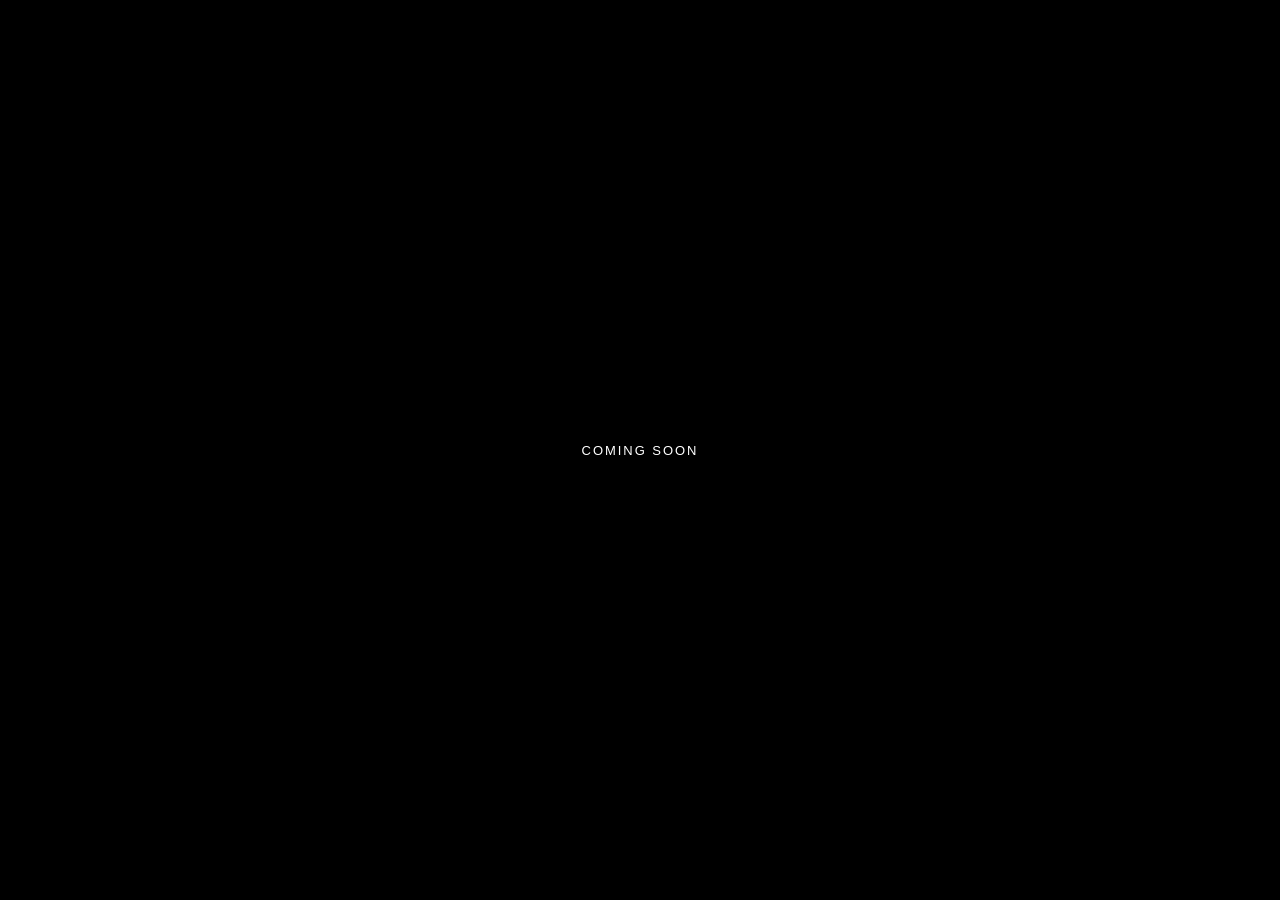
==== index.html @ caf7b1a6 "init, placeholder index" ====
<!DOCTYPE html>
<html lang="en">
<head>
  <meta charset="UTF-8">
  <meta name="viewport" content="width=device-width, initial-scale=1.0">
  <meta name="description" content="Independent and genre-bending music label releasing world fusion, dub, trip hop, afrohouse, amapiano, 
  drum and bass, jungle and breakbeat">
  <meta name="keywords" content="jinx, vadoro, ingen annan, noxi, starwyrm, world fusion, dub, trip hop, afrohouse, amapiano, drum and bass, 
  jungle, breakbeat, independent music, sweden, new releases, real life music">
  <title>Real Life Music Sweden</title>
  <style>
    *, *::before, *::after { box-sizing: border-box; margin: 0; padding: 0; }
    html, body { height: 100%; background: #000; }
    body { display: flex; align-items: center; justify-content: center; }
    p { color: #fff; font-family: sans-serif; font-size: 13px; letter-spacing: 0.15em; text-transform: uppercase; }
  </style>
</head>
<body>
  <p>Coming soon</p>
</body>
</html>
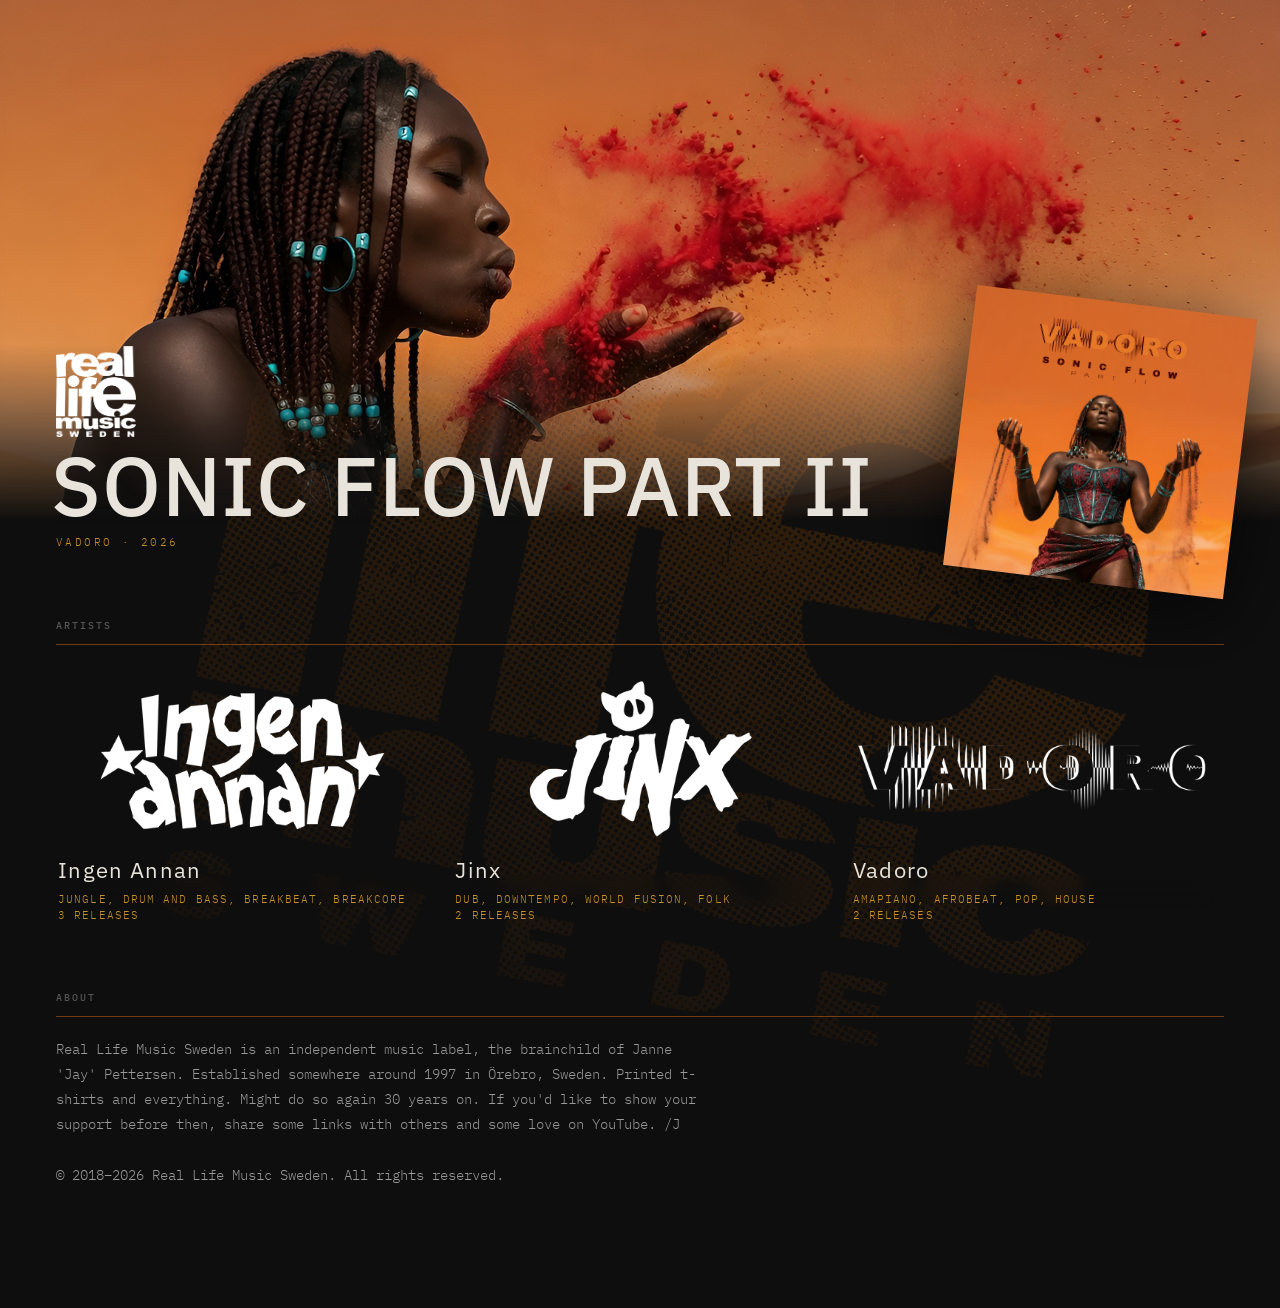
==== commit b85b7c76: "First online push" ====
--- a/index.html
+++ b/index.html
@@ -1,21 +1,1151 @@
 <!DOCTYPE html>
 <html lang="en">
 <head>
-  <meta charset="UTF-8">
-  <meta name="viewport" content="width=device-width, initial-scale=1.0">
-  <meta name="description" content="Independent and genre-bending music label releasing world fusion, dub, trip hop, afrohouse, amapiano, 
-  drum and bass, jungle and breakbeat">
-  <meta name="keywords" content="jinx, vadoro, ingen annan, noxi, starwyrm, world fusion, dub, trip hop, afrohouse, amapiano, drum and bass, 
-  jungle, breakbeat, independent music, sweden, new releases, real life music">
-  <title>Real Life Music Sweden</title>
-  <style>
-    *, *::before, *::after { box-sizing: border-box; margin: 0; padding: 0; }
-    html, body { height: 100%; background: #000; }
-    body { display: flex; align-items: center; justify-content: center; }
-    p { color: #fff; font-family: sans-serif; font-size: 13px; letter-spacing: 0.15em; text-transform: uppercase; }
-  </style>
+<meta charset="UTF-8">
+<meta name="viewport" content="width=device-width, initial-scale=1.0">
+<!-- file URLs resolve from here; /site/ locally, root when published. Must precede <style>. -->
+<base id="base">
+<script>document.getElementById('base').href = location.pathname === '/site' || location.pathname.startsWith('/site/') ? '/site/' : '/';</script>
+<title>Real Life Music</title>
+<link rel="preconnect" href="https://fonts.googleapis.com">
+<link rel="preconnect" href="https://fonts.gstatic.com" crossorigin>
+<link href="https://fonts.googleapis.com/css2?family=IBM+Plex+Mono:ital,wght@0,400;0,600;1,400;1,600&family=IBM+Plex+Sans:wdth,wght@75,100..700&display=swap" rel="stylesheet">
+<style>
+*, *::before, *::after { box-sizing: border-box; margin: 0; padding: 0; }
+
+:root {
+  --bg:        #0e0e0e;
+  --surface:   #1a1a1a;
+  --border:    rgba(208,104,29,0.5);
+  --dborder:    rgba(208,104,29,0.2);
+  --tborder:    rgba(0,0,0,0);
+  --gold:      #c8922a;
+  --gold-dim:  #6b4e16;
+  --text:      #e8e4dc;
+  --text2:     #999;
+  --text3:     #555;
+  --font-disp: 'IBM Plex Sans', sans-serif;
+  --font-body: 'IBM Plex Mono', sans-serif;
+}
+
+html, body {
+  background: var(--bg);
+  color: var(--text);
+  font-family: var(--font-body);
+  font-size: 14px;
+  line-height: 1.6;
+  min-height: 100vh;
+}
+
+body {
+  background-image: url(gfx/rlmgbg.png);
+  background-repeat: no-repeat;
+  background-position: top 0 right 25%;
+  background-attachment: fixed;
+}
+
+/* ── hero ── */
+.hero {
+  position: relative;
+  height: 58vh;
+  min-height: 400px;
+  overflow: visible;
+  cursor: pointer;
+  max-width: 1280px;
+  margin: 0 auto;
+}
+/* background-image is set by renderHero() */
+.hero-bg {
+  position: absolute;
+  width: 100%;
+  height: 100%;
+  background-size: cover;
+  background-position: center;
+  -webkit-mask-image: linear-gradient(to bottom, black 66%, transparent 100%);
+  mask-image: linear-gradient(to bottom, black 66%, transparent 100%);
+}
+
+/* inner layout: text left, cover right, max 1280px centered */
+.hero-inner {
+  position: absolute;
+  inset: 0;
+  max-width: 1280px;
+  margin: 0 auto;
+  padding: 0 56px;
+  display: flex;
+  align-items: flex-end;
+  justify-content: space-between;
+  gap: 48px;
+}
+
+.hero-left {
+  display: flex;
+  flex-direction: column;
+  align-items: flex-start;
+  justify-content: flex-end;
+  gap: 16px;
+  flex: 1;
+  min-width: 0;
+  top: 30px;
+  position: relative;
+}
+
+.hero-logo {
+  max-width: 80px;
+  object-fit: scale-down;
+}
+
+/* text block — remove padding-bottom, now on the wrapper */
+.hero-text {
+  padding-bottom: 0;
+  flex: none;
+  min-width: 0;
+}
+.hero-title {
+  font-family: var(--font-disp);
+  font-size: clamp(52px, 6.5vw, 96px);
+  font-weight: 500;
+  letter-spacing: 0.01em;
+  line-height: 0.9;
+  color: var(--text);
+  text-transform: uppercase;
+  margin:-5px 0 0 -5px;
+}
+.hero-sub {
+  font-size: 11px;
+  font-weight: 300;
+  letter-spacing: 0.22em;
+  text-transform: uppercase;
+  color: var(--gold);
+  margin-top: 12px;
+}
+/* cover — tilted, bleeds below hero */
+.hero-cover-wrap {
+  flex-shrink: 0;
+  width: clamp(250px, 22vw, 500px);
+  /* push it so bottom edge sits ~60px below hero bottom */
+  margin-bottom: -60px;
+  transform: rotate(7deg);
+  transform-origin: bottom center;
+  filter: drop-shadow(0 16px 40px rgba(0,0,0,0.7));
+  z-index: 2;
+  position: relative;
+}
+.hero-cover {
+  width: 100%;
+  aspect-ratio: 1;
+  object-fit: cover;
+  display: block;
+}
+.hero-cover-placeholder {
+  width: 100%;
+  aspect-ratio: 1;
+  background: var(--border);
+}
+.hero-empty {
+  display: flex;
+  align-items: center;
+  justify-content: center;
+  height: 100%;
+  color: var(--text3);
+  font-size: 12px;
+  letter-spacing: 0.1em;
+  text-transform: uppercase;
+}
+
+/* ── main content ── */
+.main {
+  max-width: 1280px;
+  margin: 0 auto;
+  padding: 96px 56px 120px;
+}
+
+/* ── section labels ── */
+.section-label {
+  font-size: 10px;
+  font-weight: 500;
+  letter-spacing: 0.2em;
+  text-transform: uppercase;
+  color: var(--text3);
+  margin-bottom: 20px;
+  padding-bottom: 10px;
+  border-bottom: 1px solid var(--border);
+}
+
+/* ── artist cards ── */
+.artists-grid {
+  display: grid;
+  grid-template-columns: repeat(3, 1fr);
+  gap: 24px;
+  margin-bottom: 64px;
+}
+.artist-card {
+  border: 2px solid var(--tborder);
+  /* background: var(--surface); */
+  cursor: pointer;
+}
+
+.artist-card-logo {
+  width: 100%;
+  aspect-ratio: auto;
+  object-fit:scale-down;
+  display: block;
+  transition: transform 0.3s ease-in-out;
+  transform-origin: center center; /* Zooms evenly from the center */
+}
+.artist-card:hover .artist-card-logo { transform: scale(1.1); }
+.artist-card-logo-placeholder {
+  width: 100%;
+  aspect-ratio: auto;
+  display: flex;
+  align-items: center;
+  justify-content: center;
+}
+.artist-card-body {
+  position:relative;
+  z-index: 0;
+}
+.artist-card-body::before {
+  background-color: var(--tborder);
+  content: "";
+  position: absolute;
+  /* Shrinks the background 10px inward from all sides */
+  inset: 22px 8px 17px 0px; 
+  backdrop-filter: blur(8px); /* Optional: extra soft misting behind */
+  border-radius: 8px;
+  box-shadow: 0 0 15px 12px var(--tborder);
+  z-index: -1;
+  transition: background-color 0.4s ease-in-out, box-shadow 0.4s ease-in-out;
+}
+.artist-card:hover .artist-card-body::before {
+  background-color: var(--dborder); /* Box fill color or glass effect */
+  backdrop-filter: blur(8px); /* Optional: extra soft misting behind */
+  box-shadow: 0 0 15px 12px var(--dborder);
+}
+
+.artist-card-name {
+  font-family: var(--font-disp);
+  font-size: 22px;
+  letter-spacing: 0.06em;
+  color: var(--text);
+  margin-bottom: 4px;
+}
+.artist-card-genres, .artist-card-rel_no {
+  font-size: 11px;
+  font-weight: 300;
+  letter-spacing: 0.1em;
+  text-transform: uppercase;
+  color: var(--gold);
+  line-height: 1.5;
+}
+
+/* ── about ── */
+.about {
+  max-width: 640px;
+}
+.about-text {
+  font-size: 14px;
+  font-weight: 300;
+  line-height: 1.8;
+  color: var(--text2);
+  white-space: pre-line;
+}
+
+/* ── float pair ── */
+.float-pair {
+  position: fixed;
+  left: max(-56px, calc((100vw - 1280px) / 2 + -56px));
+  top: 24px;
+  display: flex;
+  flex-direction: column;
+  gap: 6px;
+  z-index: 100;
+}
+.float-btn {
+  width: 36px;
+  height: 36px;
+  background: var(--surface);
+  border: 1px solid var(--border);
+  color: var(--text2);
+  display: flex;
+  align-items: center;
+  justify-content: center;
+  font-size: 16px;
+  cursor: pointer;
+  transition: border-color 0.15s, color 0.15s;
+}
+.float-btn:hover { border-color: var(--gold-dim); color: var(--gold); }
+.float-btn-back { color: var(--gold); border-color: var(--gold-dim); }
+.float-btn-back:hover { color: var(--text); border-color: var(--border); }
+
+/* ── nav overlay — dropdown from float pair ── */
+.nav-overlay {
+  position: fixed;
+  left: max(-56px, calc((100vw - 1280px) / 2 + -56px));
+  top: 102px; /* below the two buttons: 24px top + 36+6+36px buttons + gap */
+  background: var(--surface);
+  border: 1px solid var(--border);
+  z-index: 200;
+  display: none;
+  flex-direction: column;
+  min-width: 160px;
+}
+.nav-overlay.open { display: flex; }
+.nav-overlay-item {
+  font-family: var(--font-disp);
+  font-size: 20px;
+  letter-spacing: 0.08em;
+  color: var(--text2);
+  cursor: pointer;
+  transition: color 0.15s, background 0.15s;
+  text-transform: uppercase;
+  padding: 10px 18px;
+  border-bottom: 1px solid var(--border);
+}
+.nav-overlay-item:last-child { border-bottom: none; }
+.nav-overlay-item:hover { color: var(--gold); background: var(--bg); }
+
+/* ── sub-pages ── */
+.page { display: none; }
+.page.active { display: block; }
+
+/* artist page */
+.artist-page-hero {
+  display: flex;
+  gap: 40px;
+  align-items: flex-start;
+  margin-bottom: 48px;
+}
+.artist-page-img {
+  width: 200px;
+  height: 200px;
+  object-fit: cover;
+  flex-shrink: 0;
+  background: var(--border);
+}
+.artist-page-img-placeholder {
+  width: 200px;
+  height: 200px;
+  background: var(--border);
+  flex-shrink: 0;
+}
+.artist-page-name {
+  font-family: var(--font-disp);
+  font-size: clamp(40px, 6vw, 72px);
+  letter-spacing: 0.04em;
+  line-height: 0.9;
+  color: var(--text);
+  margin-bottom: 12px;
+}
+.artist-page-info { flex: 1; min-width: 0; }
+.artist-page-genres {
+  font-size: 11px;
+  font-weight: 300;
+  letter-spacing: 0.14em;
+  text-transform: uppercase;
+  color: var(--gold);
+}
+
+/* socials — text buttons, artist meta row only */
+.artist-page-socials {
+  display: flex;
+  gap: 8px;
+  flex-shrink: 0;
+}
+.social-link {
+  font-size: 12px;
+  letter-spacing: 0.1em;
+  text-transform: uppercase;
+  color: var(--text);
+  border: 1px solid var(--border);
+  padding: 6px 14px;
+  cursor: pointer;
+  text-decoration: none;
+  white-space: nowrap;
+  transition: border-color 0.15s, color 0.15s;
+}
+.social-link:hover { border-color: var(--gold-dim); color: var(--gold); }
+
+.artist-page-bio {
+  font-size: 14px;
+  font-weight: 300;
+  line-height: 1.8;
+  color: var(--text2);
+  max-width: 560px;
+  white-space: pre-line
+}
+
+.releases-grid {
+  display: grid;
+  grid-template-columns: repeat(auto-fill, minmax(180px, 1fr));
+  gap: 20px;
+}
+.release-card {
+  cursor: pointer;
+  border: 2px solid var(--tborder);
+  transition: transform 0.3s ease-in-out;
+  transform-origin: center center; /* Zooms evenly from the center */
+}
+
+.release-card:hover { transform: scale(1.1); }
+.release-card-img {
+  width: 100%;
+  aspect-ratio: 1;
+  object-fit: cover;
+  display: block;
+  background: var(--border);
+}
+.release-card-body { padding: 10px 12px 12px; }
+.release-card-name {
+  font-size: 13px;
+  font-weight: 500;
+  color: var(--text);
+  margin-bottom: 2px;
+}
+.release-card-meta {
+  font-size: 11px;
+  color: var(--text3);
+  font-weight: 300;
+}
+
+/* release page */
+.release-page-layout {
+  display: flex;
+  gap: 48px;
+  align-items: flex-start;
+}
+.release-page-img {
+  width: 280px;
+  height: 280px;
+  object-fit: cover;
+  flex-shrink: 0;
+  background: var(--border);
+}
+.release-page-img-placeholder {
+  width: 280px;
+  height: 280px;
+  background: var(--border);
+  flex-shrink: 0;
+}
+.release-page-info { flex: 1; min-width: 0; }
+.release-page-title {
+  font-family: var(--font-disp);
+  font-size: clamp(36px, 5vw, 60px);
+  font-weight: 700;
+  letter-spacing: 0.01em;
+  line-height: 0.9;
+  color: var(--text);
+  margin-bottom: 18px;
+  text-transform: uppercase;
+}
+/* meta rows: label content left, extras right */
+.artist-page-meta-row,
+.release-page-meta-row {
+  display: flex;
+  align-items: center;
+  justify-content: space-between;
+  gap: 24px;
+  border-top: 1px solid var(--border);
+  border-bottom: 1px solid var(--border);
+  padding: 10px 0;
+}
+.artist-page-meta-row  { margin-bottom: 24px; }
+.release-page-meta-row { margin-bottom: 28px; }
+.release-page-meta-left {
+  display: flex;
+  align-items: center;
+  gap: 20px;
+}
+.release-page-artist {
+  font-size: 18px;
+  font-weight: 500;
+  letter-spacing: 0.06em;
+  text-transform: uppercase;
+  color: var(--gold);
+  cursor: pointer;
+  transition: color 0.12s;
+}
+.release-page-artist:hover { color: var(--text); }
+.release-page-metabit {
+  font-size: 12px;
+  font-weight: 700;
+  letter-spacing: 0.12em;
+  text-transform: uppercase;
+  color: var(--text2);
+}
+/* streaming — logo tiles under the release blurb */
+.streaming-label { margin-top: 28px; }
+.streaming-links {
+  display: flex;
+  flex-wrap: wrap;
+  gap: 12px;
+}
+.streaming-link {
+  display: flex;
+  flex-direction: column;
+  align-items: center;
+  gap: 2px;
+  width: 120px;
+  padding-top: 3px;
+  cursor: pointer;
+  text-decoration: none;
+  transition: transform 0.3s ease-in-out;
+  transform-origin: center center; /* Zooms evenly from the center */
+}
+.streaming-link:hover { transform: scale(1.1); }
+/* source art is 750x250 — width drives it, height follows */
+.streaming-link-logo {
+  width: 100%;
+  height: auto;
+  display: block;
+  opacity: 0.8;
+  transition: opacity 0.15s;
+}
+.streaming-link:hover .streaming-link-logo { opacity: 1; }
+.streaming-link-label {
+  font-size: 10px;
+  letter-spacing: 0.1em;
+  text-transform: uppercase;
+  text-align: center;
+  line-height: 1.3;
+  color: var(--text2);
+  transition: color 0.15s;
+}
+.streaming-link:hover .streaming-link-label { color: var(--gold); }
+
+.release-page-blurb {
+  font-size: 14px;
+  font-weight: 400;
+  line-height: 1.8;
+  color: var(--text);
+  max-width: 560px;
+  white-space: pre-line;
+}
+
+/* back link */
+.back-link {
+  display: inline-flex;
+  align-items: center;
+  gap: 6px;
+  font-size: 11px;
+  font-weight: 300;
+  letter-spacing: 0.12em;
+  text-transform: uppercase;
+  color: var(--text3);
+  cursor: pointer;
+  margin-bottom: 36px;
+  transition: color 0.12s;
+}
+.back-link:hover { color: var(--gold); }
+
+/* ── mobile ── */
+@media (max-width: 640px) {
+  .hero { height: 44vh; min-height: 280px; }
+  .hero-inner { padding: 0 20px; flex-direction: column; align-items: flex-start; justify-content: flex-end; gap: 0; }
+  /* pulled out of flow so the text can sit over it */
+  .hero-cover-wrap {
+    position: absolute;
+    top: 100px;
+    right: -40px;
+    z-index: 0;
+  }
+  .hero-text { padding-bottom: 24px; z-index:1;}
+  .hero-title { font-size: 38px; }
+
+  .main { padding: 40px 16px 100px; }
+
+  .artists-grid {
+    grid-template-columns: 1fr;
+    gap: 12px;
+  }
+  .artist-card {
+    display: flex;
+    flex-direction: row;
+  }
+  .artist-card-logo,
+  .artist-card-logo-placeholder {
+    width: 140px;
+    height: 80px;
+    margin-top: 10px;
+    aspect-ratio: auto;
+    flex-shrink: 0;
+  }
+  .artist-card-body {
+    padding: 12px 0px 12px 14px;
+    display: flex;
+    flex-direction: column;
+    justify-content: center;
+  }
+  .artist-card-name { font-size: 18px; }
+
+  .artist-page-hero { flex-direction: column; gap: 20px; }
+  .artist-page-img,
+  .artist-page-img-placeholder { width: 100%; height: auto; aspect-ratio: 1; }
+
+  .release-page-layout { flex-direction: column; gap: 24px; }
+  .release-page-img,
+  .release-page-img-placeholder { width: 100%; height: auto; aspect-ratio: 1; }
+
+  .float-pair { left: 4px; top: 6px; }
+  .float-btn { width: 42px; height: 42px; font-size: 18px; }
+
+  .nav-overlay {
+    position: fixed;
+    left: max(4px, calc((100vw - 1280px) / 2 + 4px));
+  }
+
+}
+</style>
 </head>
 <body>
-  <p>Coming soon</p>
+
+<!-- start page -->
+<div id="page-home" class="page active">
+  <div class="hero" id="hero" onclick="heroClick()">
+    <!-- bg image: full bleed atmospheric, always present -->
+    <div class="hero-bg" id="hero-bg"></div>
+      <div class="hero-inner">
+        <!-- text: bottom left -->
+        <div class="hero-left">
+          <img class="hero-logo" id="hero-logo" src="gfx/rlm_logo_main.png" alt="Real Life Music"/>
+          <div class="hero-text" id="hero-text"></div>
+        </div>
+        <!-- cover: tilted, bleeds below -->
+        <div class="hero-cover-wrap" id="hero-cover-wrap"></div>
+      </div>
+  </div>
+
+  <div class="main">
+    <div class="section-label">Artists</div>
+    <div class="artists-grid" id="artists-grid"></div>
+
+    <div class="section-label">About</div>
+    <div class="about">
+      <p class="about-text" id="about-text"></p>
+    </div>
+  </div>
+</div>
+
+<!-- artist page -->
+<div id="page-artist" class="page">
+  <div class="main">
+    <div class="artist-page-hero" id="artist-hero"></div>
+    <div class="section-label">Releases</div>
+    <div class="releases-grid" id="artist-releases"></div>
+  </div>
+</div>
+
+<!-- release page -->
+<div id="page-release" class="page">
+  <div class="main">
+    <div class="release-page-layout" id="release-layout"></div>
+  </div>
+</div>
+
+<!-- nav overlay -->
+<div class="nav-overlay" id="nav-overlay">
+  <div id="overlay-items"></div>
+</div>
+
+<!-- arrow symbol -->
+<svg width="0" height="0" style="position:absolute">
+  <defs>
+    <symbol id="arrow" viewBox="0 0 48 48">
+      <path d="M24 8 L38 22 L30 22 L30 30 L18 30 L18 22 L10 22 Z" fill="currentColor"/>
+    </symbol>
+  </defs>
+</svg>
+
+<!-- float pair -->
+<div class="float-pair">
+  <button class="float-btn" onclick="showHome()" title="Home">⌂</button>
+  <button class="float-btn" onclick="openOverlay()" data-burger title="Menu">☰</button>
+  <button class="float-btn float-btn-back" id="float-back" title="Back" style="display:none">
+    <svg width="18" height="18" style="transform:rotate(270deg)"><use href="#arrow"/></svg>
+  </button>
+</div>
+
+<script>
+// ── editorial constants ──────────────────────────────────────────────────────
+const ABOUT = 'Real Life Music Sweden is an independent label releasing music across Dub, Jungle, Amapiano, Downtempo, and beyond. Home of Jinx, Ingen Annan, and Vadoro.';
+
+// ── helpers ──────────────────────────────────────────────────────────────────
+
+const ROMAN = {ix:'9',viii:'8',vii:'7',vi:'6',iv:'4',iii:'3',ii:'2',v:'5',i:'1'};
+
+function acro(str) {
+  const words = str.trim().split(/\s+/);
+  const last = words[words.length - 1].toLowerCase();
+  if (ROMAN[last]) words[words.length - 1] = ROMAN[last];
+  return words
+    .map(w => w.replace(/[^a-zA-Z0-9]/g, ''))
+    .filter(w => w.length > 0)
+    .map(w => w[0])
+    .join('')
+    .toLowerCase();
+}
+
+// URL slug from a title: full words, diacritics folded (å→a), spaces→_, rest dropped.
+// Used for artist and release route URLs; acro() stays for hero art only.
+function slug(str) {
+  return str
+    .normalize('NFD').replace(/[̀-ͯ]/g, '')
+    .toLowerCase()
+    .replace(/\s+/g, '_')
+    .replace(/[^a-z0-9_]/g, '')
+    .replace(/_+/g, '_')
+    .replace(/^_|_$/g, '');
+}
+
+// ── socials block — artist meta row, text only ───────────────────────────────
+// accepts [{platform, url}], ["Name", …] or a bare string
+function buildSocials(socials) {
+  const wrap = document.createElement('div');
+  wrap.className = 'artist-page-socials';
+
+  const list = Array.isArray(socials) ? socials : [socials];
+  list.forEach(entry => {
+    const s = typeof entry === 'object' ? entry : { platform: entry, url: null };
+    const a = document.createElement('a');
+    a.className = 'social-link';
+    a.textContent = s.platform;
+    if (s.url) { a.href = s.url; a.target = '_blank'; a.rel = 'noopener'; }
+    wrap.appendChild(a);
+  });
+
+  return wrap;
+}
+
+// ── streaming block — release page, logo above label ─────────────────────────
+// "Apple Music" → assets/sl_apple_music.png
+function streamingLogoSrc(platform) {
+  return 'assets/sl_' + platform.toLowerCase().replace(/[^a-z0-9]+/g, '_') + '.png';
+}
+
+// accepts [{platform, url}] or a comma-separated string
+function buildStreamingLinks(streaming) {
+  const wrap = document.createElement('div');
+  wrap.className = 'streaming-links';
+
+  const list = Array.isArray(streaming)
+    ? streaming
+    : streaming.split(',').map(s => ({ platform: s.trim(), url: null }));
+
+  list.forEach(entry => {
+    const p = typeof entry === 'object' ? entry : { platform: entry, url: null };
+    const a = document.createElement('a');
+    a.className = 'streaming-link';
+    if (p.url) { a.href = p.url; a.target = '_blank'; a.rel = 'noopener'; }
+
+    const logo = document.createElement('img');
+    logo.className = 'streaming-link-logo';
+    logo.src = streamingLogoSrc(p.platform);
+    logo.alt = '';
+    logo.onerror = () => logo.remove(); // no logo file yet → label stands alone
+    a.appendChild(logo);
+
+    const label = document.createElement('span');
+    label.className = 'streaming-link-label';
+    label.textContent = p.platform;
+    a.appendChild(label);
+
+    wrap.appendChild(a);
+  });
+
+  return wrap;
+}
+
+// ── state ────────────────────────────────────────────────────────────────────
+let DATA = null;
+
+// The mount path the site is served under: "/site/" locally, "/" published.
+// Pinned by the <base> tag, so every relative asset already resolves against it;
+// we reuse it to build and read route URLs.
+const BASE_PATH = new URL(document.baseURI).pathname;
+
+// ── boot ─────────────────────────────────────────────────────────────────────
+async function boot() {
+  document.getElementById('float-back').onclick = () => history.back();
+  try {
+    const r = await fetch('data.json');
+    DATA = await r.json();
+  } catch (e) {
+    console.error('Could not load data.json', e);
+    return;
+  }
+  renderHome();      // build home content once; stays hidden if we route elsewhere
+  routeFromURL();    // show the page the current URL points at
+}
+
+// Read the path (minus BASE_PATH) and show the matching page. No pushState —
+// used on first load and on popstate, where the URL is already correct.
+function routeFromURL() {
+  let path = location.pathname;
+  if (path.startsWith(BASE_PATH)) path = path.slice(BASE_PATH.length);
+  path = path.replace(/\.html$/, '');   // .html is decorative — strip before decoding
+  const [kind, key] = path.split('/');
+
+  if (kind === 'artist') {
+    const a = (DATA.artists || []).find(x => slug(x.name) === key);
+    if (a) { showArtist(a, false); return; }
+  }
+  if (kind === 'release') {
+    const r = (DATA.releases || []).find(x => slug(x.name) === key);
+    if (r) { showRelease(r, false); return; }
+  }
+  showHome(false);
+}
+
+// Browser back/forward: re-render for the new URL, never push.
+window.addEventListener('popstate', routeFromURL);
+
+// ── home ─────────────────────────────────────────────────────────────────────
+function renderHome() {
+  renderHero();
+  renderArtistCards();
+  document.getElementById('about-text').textContent = DATA.about || ABOUT;
+}
+
+function renderHero() {
+  const release   = (DATA.releases || []).find(r => r.hero);
+  const coverWrap = document.getElementById('hero-cover-wrap');
+  const text      = document.getElementById('hero-text');
+  const heroBg    = document.getElementById('hero-bg');
+
+  coverWrap.innerHTML = '';
+  text.innerHTML = '';
+
+  if (!release) {
+    text.innerHTML = '<div class="hero-empty">No featured release</div>';
+    return;
+  }
+  heroBg.style.backgroundImage = 'url(gfx/hero_' +acro(release.name) + '.png)';
+
+  // cover — tilted square, bleeds below hero
+  if (release.image) {
+    const img = document.createElement('img');
+    img.src = release.image;
+    img.className = 'hero-cover';
+    img.alt = release.name;
+    coverWrap.appendChild(img);
+  } else {
+    const ph = document.createElement('div');
+    ph.className = 'hero-cover-placeholder';
+    coverWrap.appendChild(ph);
+  }
+
+  // text — title + artist/year
+  const title = document.createElement('div');
+  title.className = 'hero-title';
+  title.textContent = release.name;
+
+  const sub = document.createElement('div');
+  sub.className = 'hero-sub';
+  const year = release.date ? release.date.slice(0, 4) : '';
+  sub.textContent = [release.artist, year].filter(Boolean).join(' · ');
+
+  text.appendChild(title);
+  text.appendChild(sub);
+}
+
+function heroClick() {
+  const release = (DATA.releases || []).find(r => r.hero);
+  if (release) showRelease(release);
+}
+
+function renderArtistCards() {
+  const grid = document.getElementById('artists-grid');
+  grid.innerHTML = '';
+
+  (DATA.artists || []).forEach(artist => {
+    const card = document.createElement('div');
+    card.className = 'artist-card';
+    card.onclick = () => showArtist(artist);
+
+    if (artist.logo) {
+      const img = document.createElement('img');
+      img.src = artist.logo;
+      img.className = 'artist-card-logo';
+      img.alt = artist.name;
+      card.appendChild(img);
+    } else {
+      const ph = document.createElement('div');
+      ph.className = 'artist-card-logo-placeholder';
+      card.appendChild(ph);
+    }
+
+    const body = document.createElement('div');
+    body.className = 'artist-card-body';
+
+    const name = document.createElement('div');
+    name.className = 'artist-card-name';
+    name.textContent = artist.name;
+    body.appendChild(name);
+
+    if (artist.genres) {
+      const genres = document.createElement('div');
+      genres.className = 'artist-card-genres';
+      genres.textContent = Array.isArray(artist.genres)
+        ? artist.genres.join(', ')
+        : artist.genres;
+      body.appendChild(genres);
+    }
+
+    const n = (DATA.releases || []).filter(r => r.artist === artist.name).length;
+    const rel_no = document.createElement('div');
+    rel_no.className = 'artist-card-rel_no';
+    rel_no.textContent = n + (n === 1 ? ' release' : ' releases');
+    body.appendChild(rel_no);
+
+    card.appendChild(body);
+    grid.appendChild(card);
+  });
+}
+
+// ── artist page ───────────────────────────────────────────────────────────────
+function showArtist(artist, push = true) {
+  setPage('page-artist');
+  setBack(true);
+  if (push) history.pushState(null, '', BASE_PATH + 'artist/' + slug(artist.name) + '.html');
+
+  const hero = document.getElementById('artist-hero');
+  hero.innerHTML = '';
+
+  if (artist.image) {
+    const img = document.createElement('img');
+    img.src = artist.image;
+    img.className = 'artist-page-img';
+    img.alt = artist.name;
+    hero.appendChild(img);
+  } else {
+    const ph = document.createElement('div');
+    ph.className = 'artist-page-img-placeholder';
+    hero.appendChild(ph);
+  }
+
+  const info = document.createElement('div');
+  info.className = 'artist-page-info';
+
+  const name = document.createElement('div');
+  name.className = 'artist-page-name';
+  name.textContent = artist.name;
+  info.appendChild(name);
+
+  // meta row: genres left, socials right
+  const metaRow = document.createElement('div');
+  metaRow.className = 'artist-page-meta-row';
+
+  const genres = document.createElement('div');
+  genres.className = 'artist-page-genres';
+  genres.textContent = artist.genres
+    ? (Array.isArray(artist.genres) ? artist.genres.join(', ') : artist.genres)
+    : '';
+  metaRow.appendChild(genres);
+
+  if (artist.socials && artist.socials.length) {
+    metaRow.appendChild(buildSocials(artist.socials));
+  }
+
+  info.appendChild(metaRow);
+
+  if (artist.bio) {
+    const bio = document.createElement('p');
+    bio.className = 'artist-page-bio';
+    bio.textContent = artist.bio;
+    info.appendChild(bio);
+  }
+
+  hero.appendChild(info);
+
+  // releases for this artist
+  const relGrid = document.getElementById('artist-releases');
+  relGrid.innerHTML = '';
+  const artistReleases = (DATA.releases || [])
+    .filter(r => r.artist === artist.name)
+    .sort((a, b) => new Date(b.date) - new Date(a.date));
+
+  artistReleases.forEach(rel => {
+    const card = document.createElement('div');
+    card.className = 'release-card';
+    card.onclick = () => showRelease(rel);
+
+    if (rel.image) {
+      const img = document.createElement('img');
+      img.src = rel.image;
+      img.className = 'release-card-img';
+      img.alt = rel.name;
+      card.appendChild(img);
+    } else {
+      const ph = document.createElement('div');
+      ph.className = 'release-card-img';
+      card.appendChild(ph);
+    }
+
+    const body = document.createElement('div');
+    body.className = 'release-card-body';
+
+    const rname = document.createElement('div');
+    rname.className = 'release-card-name';
+    rname.textContent = rel.name;
+    body.appendChild(rname);
+
+    const meta = document.createElement('div');
+    meta.className = 'release-card-meta';
+    const year = rel.date ? rel.date.slice(0, 4) : '';
+    meta.textContent = [rel.type, year].filter(Boolean).join(' · ');
+    body.appendChild(meta);
+
+    card.appendChild(body);
+    relGrid.appendChild(card);
+  });
+
+  window.scrollTo(0, 0);
+}
+
+// ── release page ──────────────────────────────────────────────────────────────
+const RELEASE_BLURB_TEMP = 'Lullabies For Earthquakes is a debut album that moves through dub, downtempo, and world fusion — slow grooves built around field recordings, live percussion, and deep bass. Recorded over three years in Stockholm. None of this is actually true, this is just a placeholder.';
+
+function showRelease(release, push = true) {
+  setPage('page-release');
+  setBack(true);
+  if (push) history.pushState(null, '', BASE_PATH + 'release/' + slug(release.name) + '.html');
+
+  const layout = document.getElementById('release-layout');
+  layout.innerHTML = '';
+
+  // artwork
+  if (release.image) {
+    const img = document.createElement('img');
+    img.src = release.image;
+    img.className = 'release-page-img';
+    img.alt = release.name;
+    layout.appendChild(img);
+  } else {
+    const ph = document.createElement('div');
+    ph.className = 'release-page-img-placeholder';
+    layout.appendChild(ph);
+  }
+
+  const info = document.createElement('div');
+  info.className = 'release-page-info';
+
+  // title
+  const title = document.createElement('div');
+  title.className = 'release-page-title';
+  title.textContent = release.name;
+  info.appendChild(title);
+
+  // meta row: artist · year · type on left, streaming buttons on right
+  const metaRow = document.createElement('div');
+  metaRow.className = 'release-page-meta-row';
+
+  const metaLeft = document.createElement('div');
+  metaLeft.className = 'release-page-meta-left';
+
+  if (release.artist) {
+    const artistEl = document.createElement('span');
+    artistEl.className = 'release-page-artist';
+    artistEl.textContent = release.artist;
+    artistEl.onclick = () => {
+      const a = (DATA.artists || []).find(x => x.name === release.artist);
+      if (a) showArtist(a);
+    };
+    metaLeft.appendChild(artistEl);
+  }
+
+  [release.date ? release.date.slice(0, 4) : null, release.type].forEach(bit => {
+    if (!bit) return;
+    const span = document.createElement('span');
+    span.className = 'release-page-metabit';
+    span.textContent = bit;
+    metaLeft.appendChild(span);
+  });
+
+  metaRow.appendChild(metaLeft);
+  info.appendChild(metaRow);
+
+  // blurb
+  const desc = document.createElement('p');
+  desc.className = 'release-page-blurb';
+  desc.textContent = release.blurb || RELEASE_BLURB_TEMP;
+  info.appendChild(desc);
+
+  // streaming — below blurb
+  if (release.streaming) {
+    const streamLabel = document.createElement('div');
+    streamLabel.className = 'section-label streaming-label';
+    streamLabel.textContent = 'Stream now';
+    info.appendChild(streamLabel);
+
+    info.appendChild(buildStreamingLinks(release.streaming));
+  }
+
+  layout.appendChild(info);
+  window.scrollTo(0, 0);
+}
+
+// ── nav overlay ───────────────────────────────────────────────────────────────
+function openOverlay() {
+  const overlay = document.getElementById('nav-overlay');
+  const items   = document.getElementById('overlay-items');
+  items.innerHTML = '';
+
+  // home
+  const home = document.createElement('div');
+  home.className = 'nav-overlay-item';
+  home.textContent = 'Home';
+  home.onclick = () => { closeOverlay(); showHome(); };
+  items.appendChild(home);
+
+  // one item per artist
+  (DATA.artists || []).forEach(artist => {
+    const item = document.createElement('div');
+    item.className = 'nav-overlay-item';
+    item.textContent = artist.name;
+    item.onclick = () => { closeOverlay(); showArtist(artist); };
+    items.appendChild(item);
+  });
+
+  overlay.classList.add('open');
+
+  // close on outside click
+  setTimeout(() => {
+    document.addEventListener('click', outsideClose);
+  }, 0);
+}
+
+function outsideClose(e) {
+  const overlay = document.getElementById('nav-overlay');
+  const burger  = document.querySelector('.float-btn[data-burger]');
+  if (!overlay.contains(e.target) && e.target !== burger) {
+    closeOverlay();
+  }
+}
+
+function closeOverlay() {
+  document.getElementById('nav-overlay').classList.remove('open');
+  document.removeEventListener('click', outsideClose);
+}
+
+// ── routing ───────────────────────────────────────────────────────────────────
+function setPage(id) {
+  document.querySelectorAll('.page').forEach(p => p.classList.remove('active'));
+  document.getElementById(id).classList.add('active');
+}
+
+function setBack(show) {
+  document.getElementById('float-back').style.display = show ? '' : 'none';
+}
+
+function showHome(push = true) {
+  setPage('page-home');
+  setBack(false);
+  if (push) history.pushState(null, '', BASE_PATH);
+  window.scrollTo(0, 0);
+}
+
+// ── go ────────────────────────────────────────────────────────────────────────
+boot();
+</script>
 </body>
-</html>+</html>
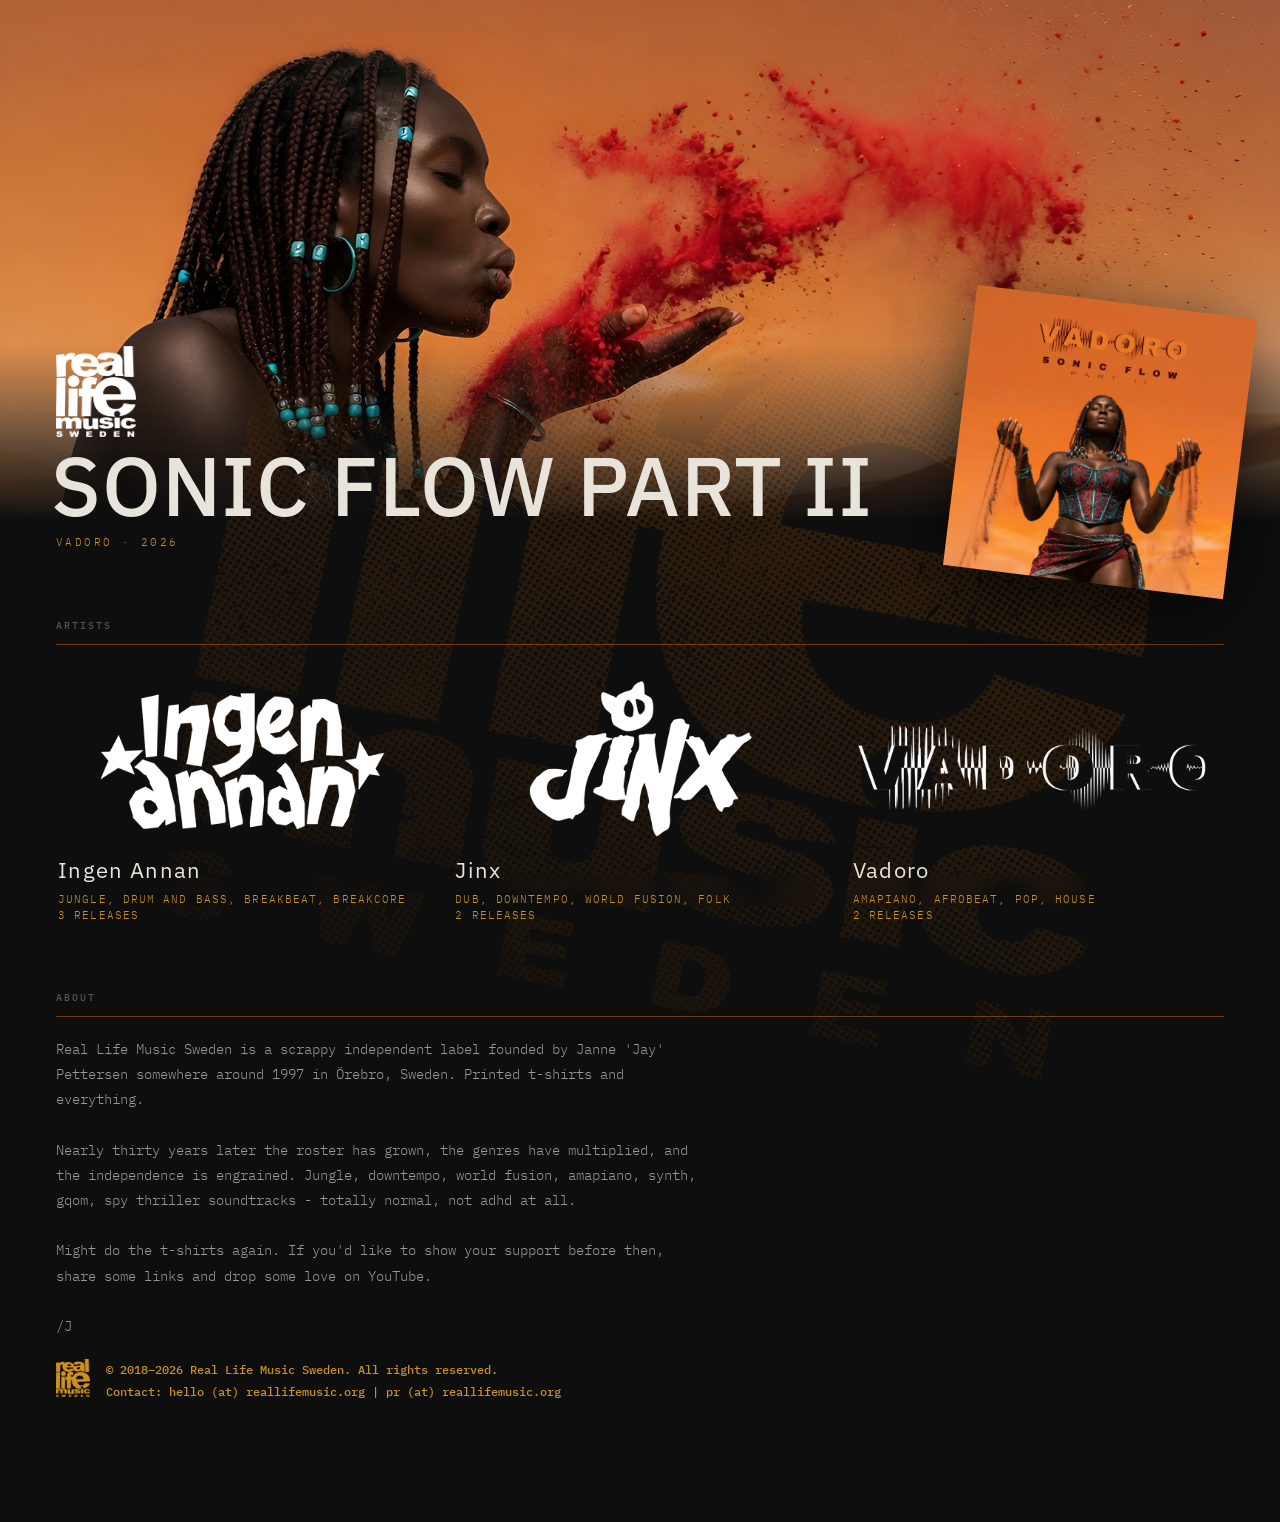
==== commit 718a3005: "added footer" ====
--- a/index.html
+++ b/index.html
@@ -240,16 +240,30 @@
 }
 
 /* ── about ── */
-.about {
+.about, .footer {
   max-width: 640px;
 }
-.about-text {
+.about-text, .footer {
   font-size: 14px;
   font-weight: 300;
   line-height: 1.8;
   color: var(--text2);
   white-space: pre-line;
 }
+.footer {
+  display: flex;
+  font-size: 12px;
+  font-weight: 500;
+  color: var(--gold);
+  align-items: flex-start;
+  margin-top: 20px;
+}
+.footer img {
+  height: 38px;
+  float:left;
+  margin-right:16px;
+}
+
 
 /* ── float pair ── */
 .float-pair {
@@ -623,6 +637,11 @@
     <div class="about">
       <p class="about-text" id="about-text"></p>
     </div>
+    <div class="footer">
+      <img src="assets/rlm_orng.png" alt="Small RLMS logo" />
+      <div>© 2018–2026 Real Life Music Sweden. All rights reserved.
+      Contact: hello (at) reallifemusic.org | pr (at) reallifemusic.org</div>
+    </div>
   </div>
 </div>
 
@@ -632,6 +651,10 @@
     <div class="artist-page-hero" id="artist-hero"></div>
     <div class="section-label">Releases</div>
     <div class="releases-grid" id="artist-releases"></div>
+    <div class="footer">
+      <div>© 2018–2026 Real Life Music Sweden. All rights reserved.
+      Contact: hello (at) reallifemusic.org | pr (at) reallifemusic.org</div>
+    </div>
   </div>
 </div>
 
@@ -639,6 +662,10 @@
 <div id="page-release" class="page">
   <div class="main">
     <div class="release-page-layout" id="release-layout"></div>
+    <div class="footer">
+      <div>© 2018–2026 Real Life Music Sweden. All rights reserved.
+      Contact: hello (at) reallifemusic.org | pr (at) reallifemusic.org</div>
+    </div>
   </div>
 </div>
 
